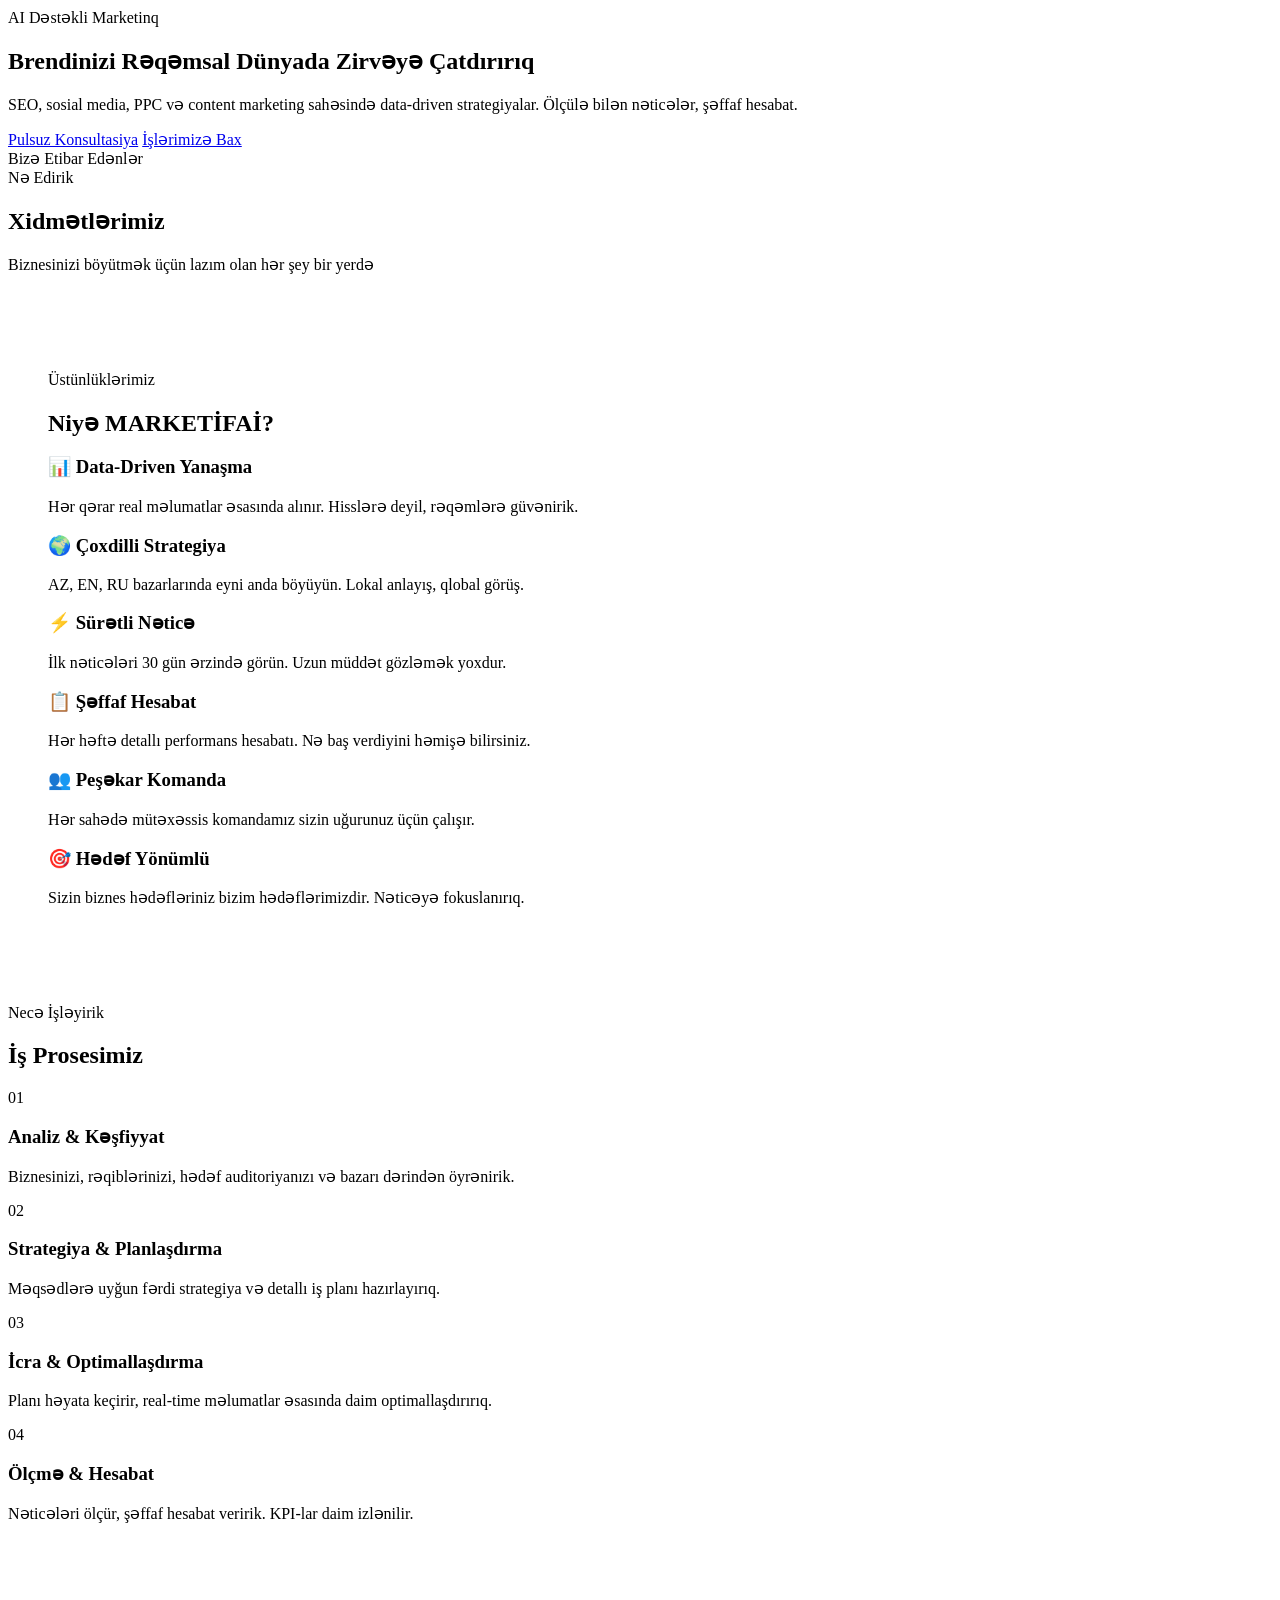
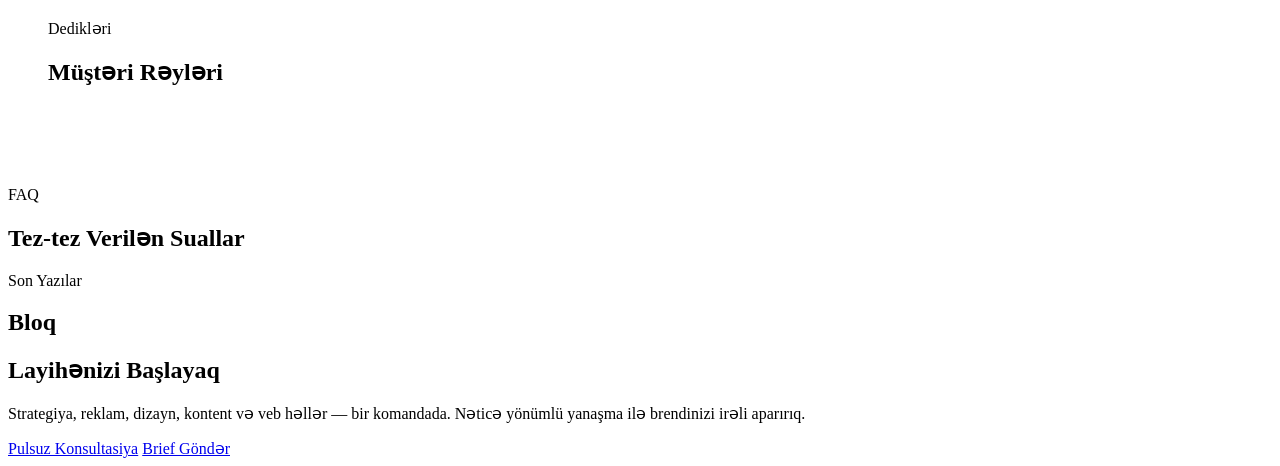
==== index.html @ e44f8707 "Add files via upload" ====
<!DOCTYPE html>
<html lang="az">
<head>
<meta charset="UTF-8">
<meta name="viewport" content="width=device-width, initial-scale=1.0">
<title>MARKETİFAİ - AI Dəstəkli Rəqəmsal Marketinq Agentliyi</title>
<link rel="preconnect" href="https://fonts.googleapis.com">
<link href="https://fonts.googleapis.com/css2?family=Inter:wght@400;500;600;700;800&display=swap" rel="stylesheet">
<link rel="stylesheet" href="/assets/css/style.css">
</head>
<body>
<nav id="nav"></nav>

<section class="hero">
  <div class="hero-content" id="heroContent">
    <div class="hero-badge" id="heroBadge">AI Dəstəkli Marketinq</div>
    <h1 id="heroTitle">Brendinizi Rəqəmsal Dünyada Zirvəyə Çatdırırıq</h1>
    <p class="hero-sub" id="heroSub">SEO, sosial media, PPC və content marketing sahəsində data-driven strategiyalar. Ölçülə bilən nəticələr, şəffaf hesabat.</p>
    <div class="btn-group">
      <a href="/contact/" class="btn-primary" id="btnPrimary">Pulsuz Konsultasiya</a>
      <a href="/portfolio/" class="btn-secondary" id="btnSecondary">İşlərimizə Bax</a>
    </div>
  </div>
</section>

<div class="stats-bar" id="statsBar"></div>

<div class="clients" id="clientsSection">
  <div class="clients-label">Bizə Etibar Edənlər</div>
  <div class="clients-row" id="clientsRow"></div>
</div>

<section class="section">
  <div class="section-label">Nə Edirik</div>
  <h2>Xidmətlərimiz</h2>
  <p class="section-sub">Biznesinizi böyütmək üçün lazım olan hər şey bir yerdə</p>
  <div class="services-grid" id="servicesGrid"></div>
</section>

<section class="section" style="background:var(--dark2); margin:0; padding:80px 40px;">
  <div class="section-label">Üstünlüklərimiz</div>
  <h2>Niyə MARKETİFAİ?</h2>
  <div class="why-grid" id="whyGrid">
    <div class="why-card"><h3>📊 Data-Driven Yanaşma</h3><p>Hər qərar real məlumatlar əsasında alınır. Hisslərə deyil, rəqəmlərə güvənirik.</p></div>
    <div class="why-card"><h3>🌍 Çoxdilli Strategiya</h3><p>AZ, EN, RU bazarlarında eyni anda böyüyün. Lokal anlayış, qlobal görüş.</p></div>
    <div class="why-card"><h3>⚡ Sürətli Nəticə</h3><p>İlk nəticələri 30 gün ərzində görün. Uzun müddət gözləmək yoxdur.</p></div>
    <div class="why-card"><h3>📋 Şəffaf Hesabat</h3><p>Hər həftə detallı performans hesabatı. Nə baş verdiyini həmişə bilirsiniz.</p></div>
    <div class="why-card"><h3>👥 Peşəkar Komanda</h3><p>Hər sahədə mütəxəssis komandamız sizin uğurunuz üçün çalışır.</p></div>
    <div class="why-card"><h3>🎯 Hədəf Yönümlü</h3><p>Sizin biznes hədəfləriniz bizim hədəflərimizdir. Nəticəyə fokuslanırıq.</p></div>
  </div>
</section>

<section class="section">
  <div class="section-label">Necə İşləyirik</div>
  <h2>İş Prosesimiz</h2>
  <div class="process-grid">
    <div class="process-step"><div class="step-num">01</div><h3>Analiz & Kəşfiyyat</h3><p>Biznesinizi, rəqiblərinizi, hədəf auditoriyanızı və bazarı dərindən öyrənirik.</p></div>
    <div class="process-step"><div class="step-num">02</div><h3>Strategiya & Planlaşdırma</h3><p>Məqsədlərə uyğun fərdi strategiya və detallı iş planı hazırlayırıq.</p></div>
    <div class="process-step"><div class="step-num">03</div><h3>İcra & Optimallaşdırma</h3><p>Planı həyata keçirir, real-time məlumatlar əsasında daim optimallaşdırırıq.</p></div>
    <div class="process-step"><div class="step-num">04</div><h3>Ölçmə & Hesabat</h3><p>Nəticələri ölçür, şəffaf hesabat veririk. KPI-lar daim izlənilir.</p></div>
  </div>
</section>

<section class="section" style="background:var(--dark2);margin:0;padding:80px 40px;">
  <div class="section-label">Dedikləri</div>
  <h2>Müştəri Rəyləri</h2>
  <div class="testi-grid" id="testiGrid"></div>
</section>

<section class="section">
  <div class="section-label">FAQ</div>
  <h2>Tez-tez Verilən Suallar</h2>
  <div class="faq-list" id="faqList"></div>
</section>

<section class="section" style="padding-top:0;">
  <div class="section-label">Son Yazılar</div>
  <h2>Bloq</h2>
  <div class="blog-grid" id="blogGrid"></div>
</section>

<div class="cta-section">
  <h2>Layihənizi Başlayaq</h2>
  <p>Strategiya, reklam, dizayn, kontent və veb həllər — bir komandada. Nəticə yönümlü yanaşma ilə brendinizi irəli aparırıq.</p>
  <div class="btn-group" style="justify-content:center;">
    <a href="/contact/" class="btn-primary">Pulsuz Konsultasiya</a>
    <a href="/brief/" class="btn-secondary">Brief Göndər</a>
  </div>
</div>

<footer id="footer"></footer>

<script src="/assets/js/main.js"></script>
<script>
(async () => {
  const d = await loadData();
  if (!d) return;
  renderNav(d, 'Ana Səhifə');
  renderFooter(d);

  // Hero
  document.getElementById('heroBadge').textContent = d.hero.badge;
  document.getElementById('heroTitle').textContent = d.hero.title;
  document.getElementById('heroSub').textContent = d.hero.subtitle;

  // Stats
  const sb = document.getElementById('statsBar');
  sb.innerHTML = d.stats.map(s => `
    <div class="stat-item">
      <div class="stat-value">${s.value}</div>
      <div class="stat-label">${s.label}</div>
    </div>`).join('');

  // Clients
  document.getElementById('clientsRow').innerHTML = d.clients.map(c =>
    `<div class="client-tag">${c}</div>`).join('');

  // Services
  document.getElementById('servicesGrid').innerHTML = d.services.map(s => `
    <div class="service-card">
      <div class="service-icon">${s.icon}</div>
      <h3>${s.title}</h3>
      <p>${s.description}</p>
    </div>`).join('');

  // Testimonials
  document.getElementById('testiGrid').innerHTML = d.testimonials.map(t => `
    <div class="testi-card">
      <p>${t.text}</p>
      <div class="testi-author">
        <div class="testi-avatar">${t.name.charAt(0)}</div>
        <div><div class="testi-name">${t.name}</div><div class="testi-role">${t.role}</div></div>
      </div>
    </div>`).join('');

  // FAQ
  document.getElementById('faqList').innerHTML = d.faq.map(f => `
    <div class="faq-item">
      <div class="faq-question">${f.question}</div>
      <div class="faq-answer">${f.answer}</div>
    </div>`).join('');
  initFaq();

  // Blog
  document.getElementById('blogGrid').innerHTML = d.blog.map(b => `
    <div class="blog-card">
      <div class="blog-date">📝 ${b.date}</div>
      <h3>${b.title}</h3>
      <p>${b.excerpt}</p>
      <span class="blog-read">Ətraflı Oxu →</span>
    </div>`).join('');
})();
</script>
</body>
</html>
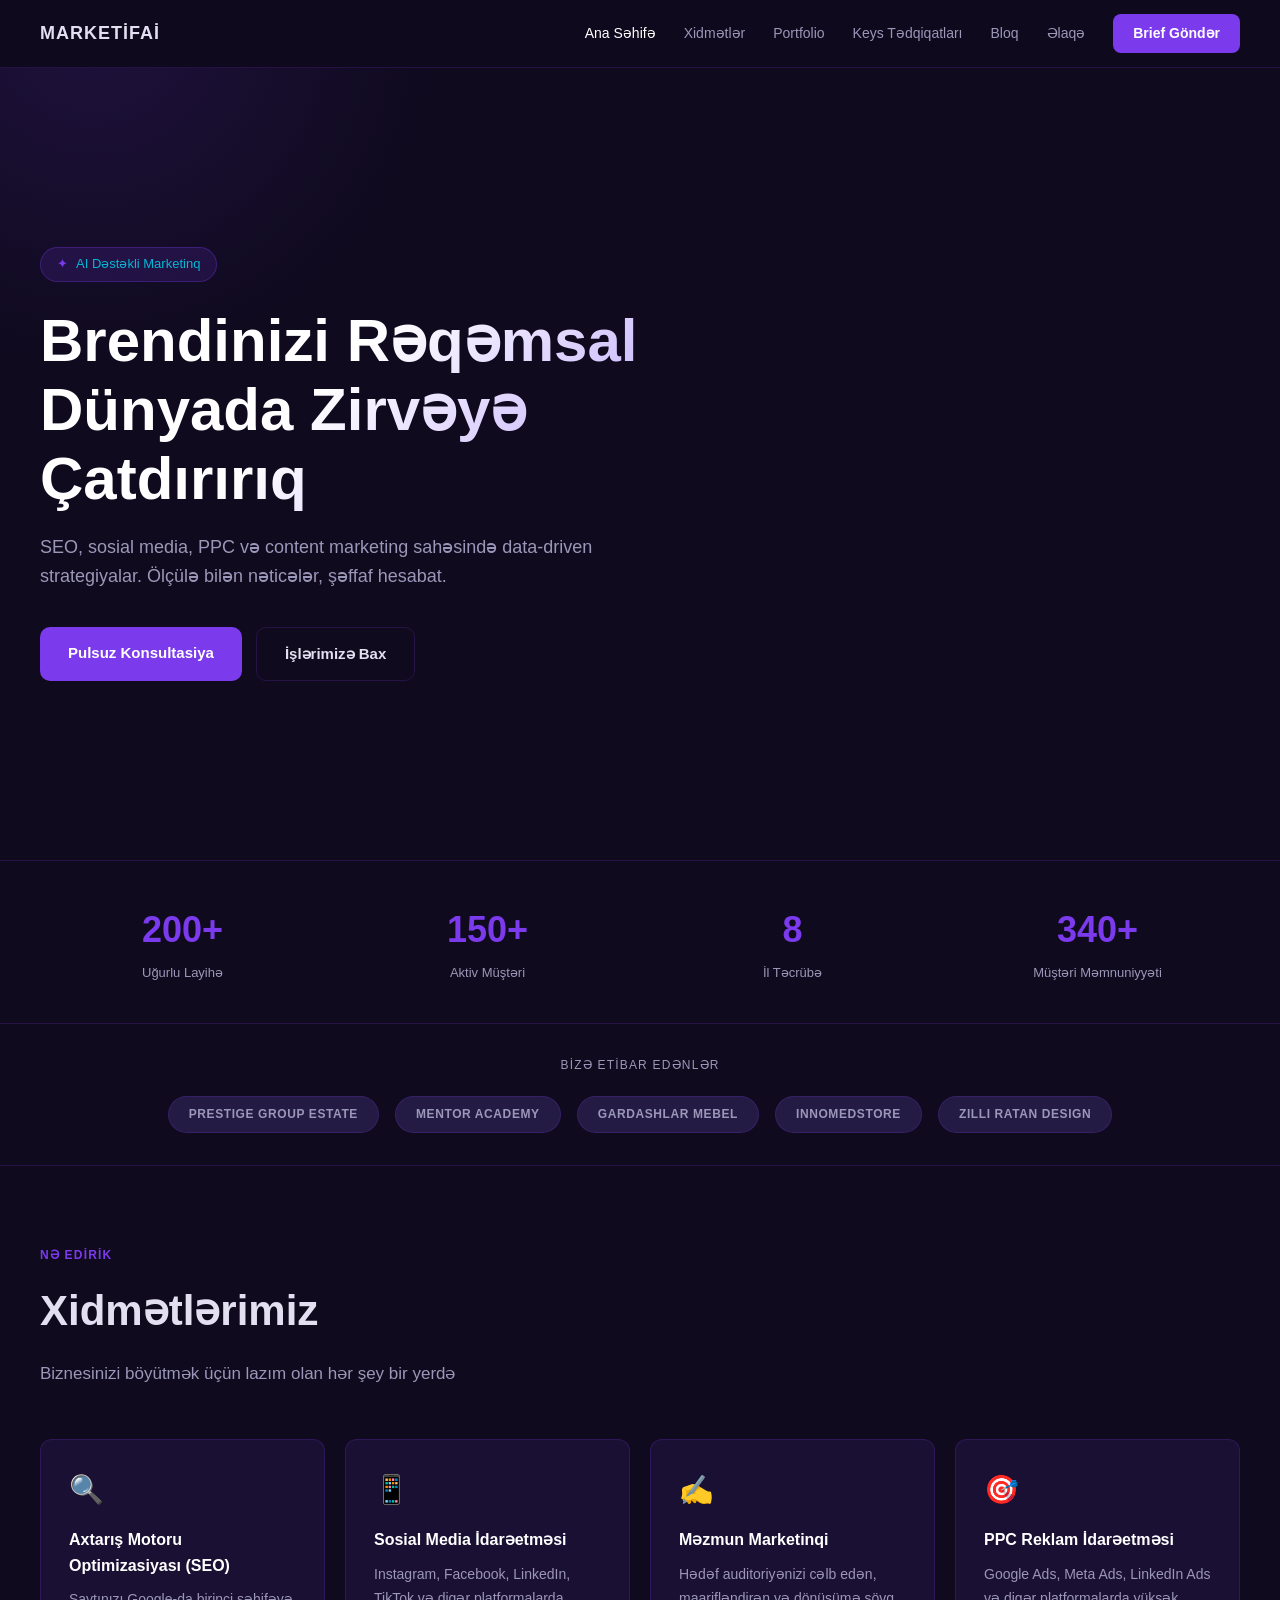
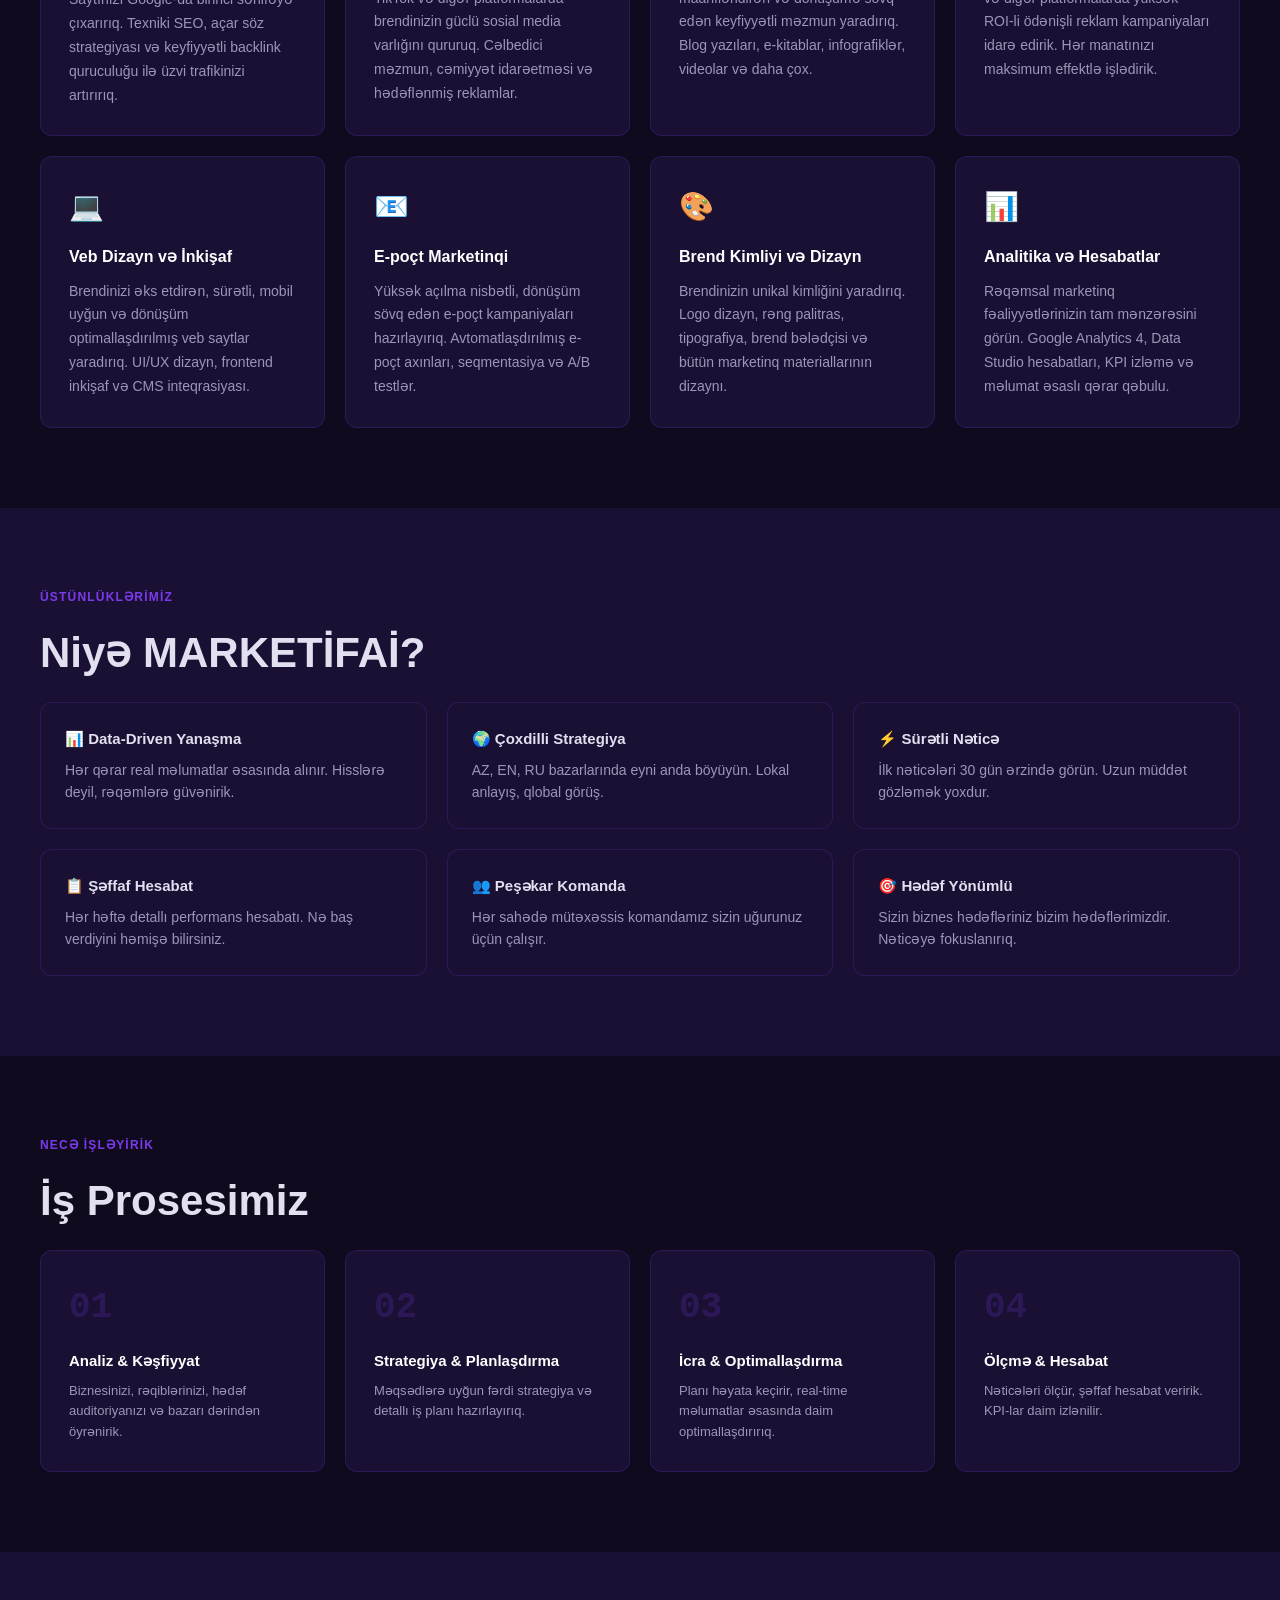
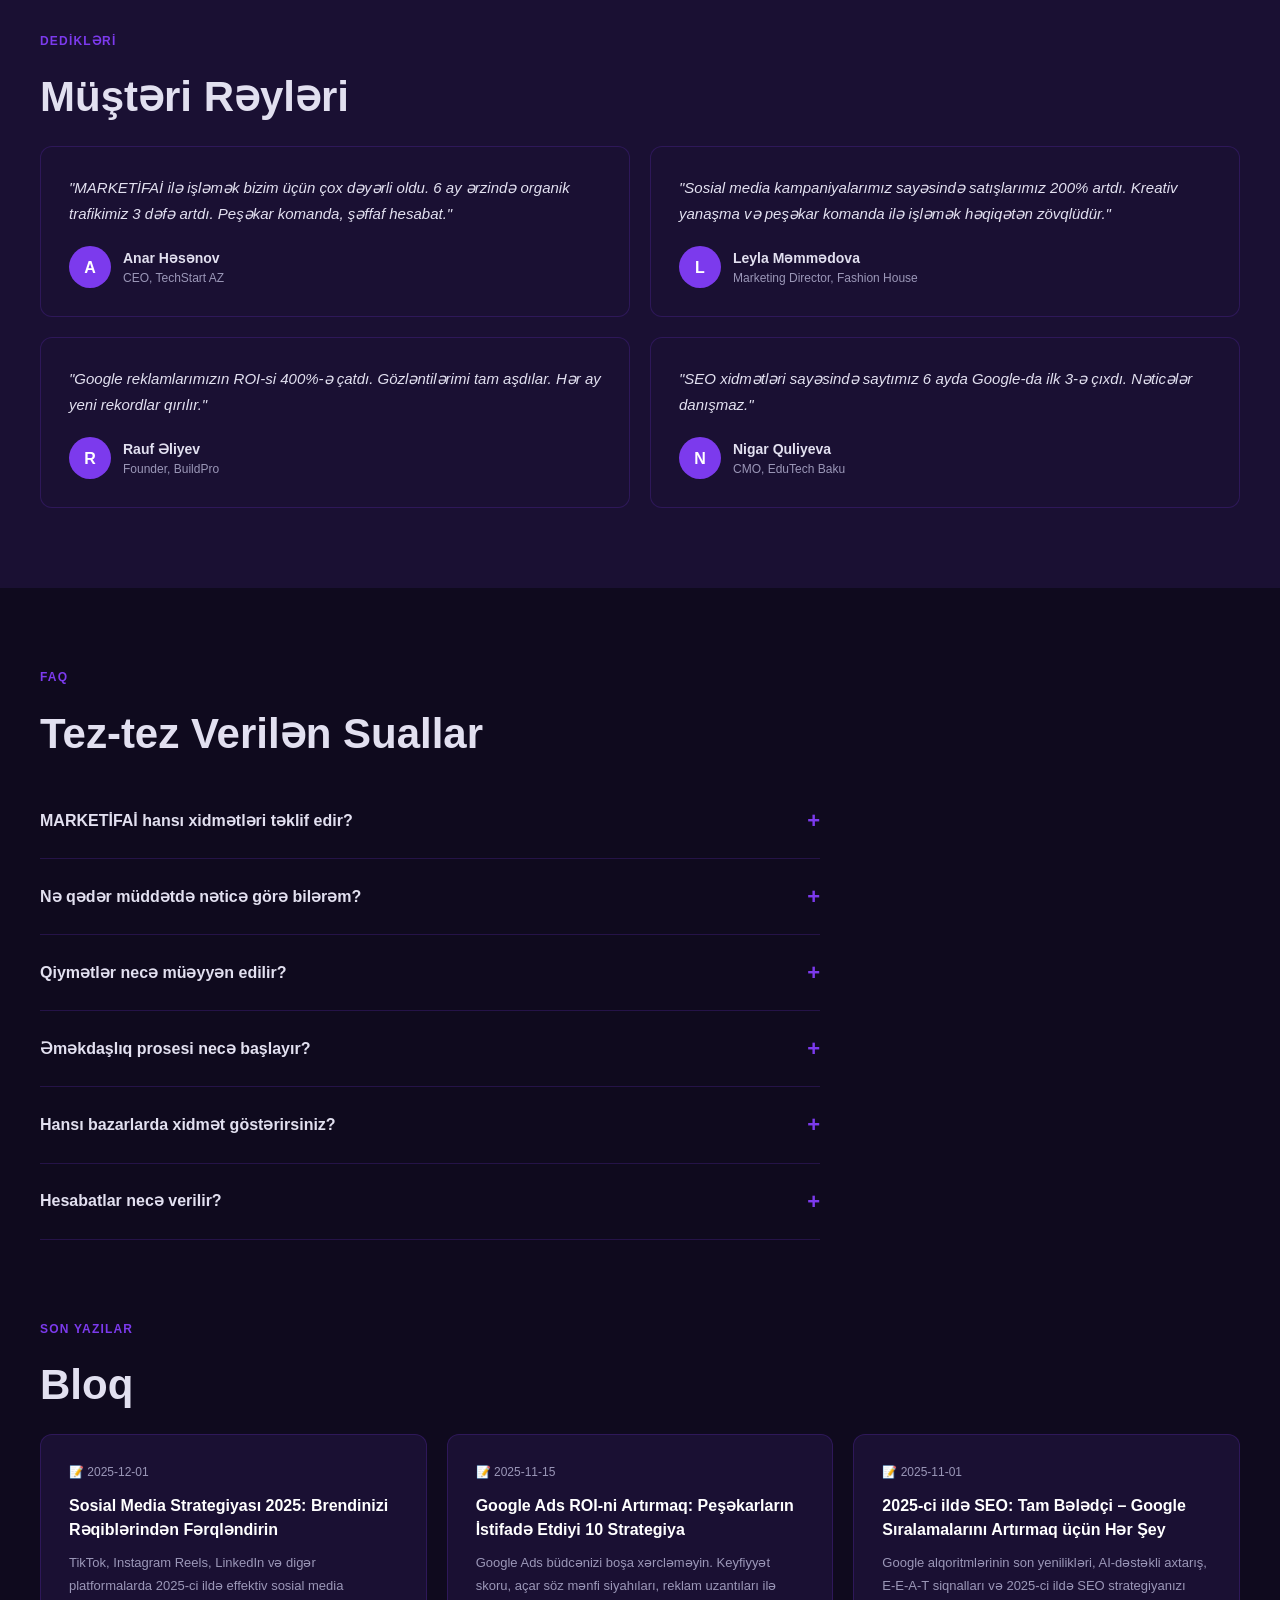
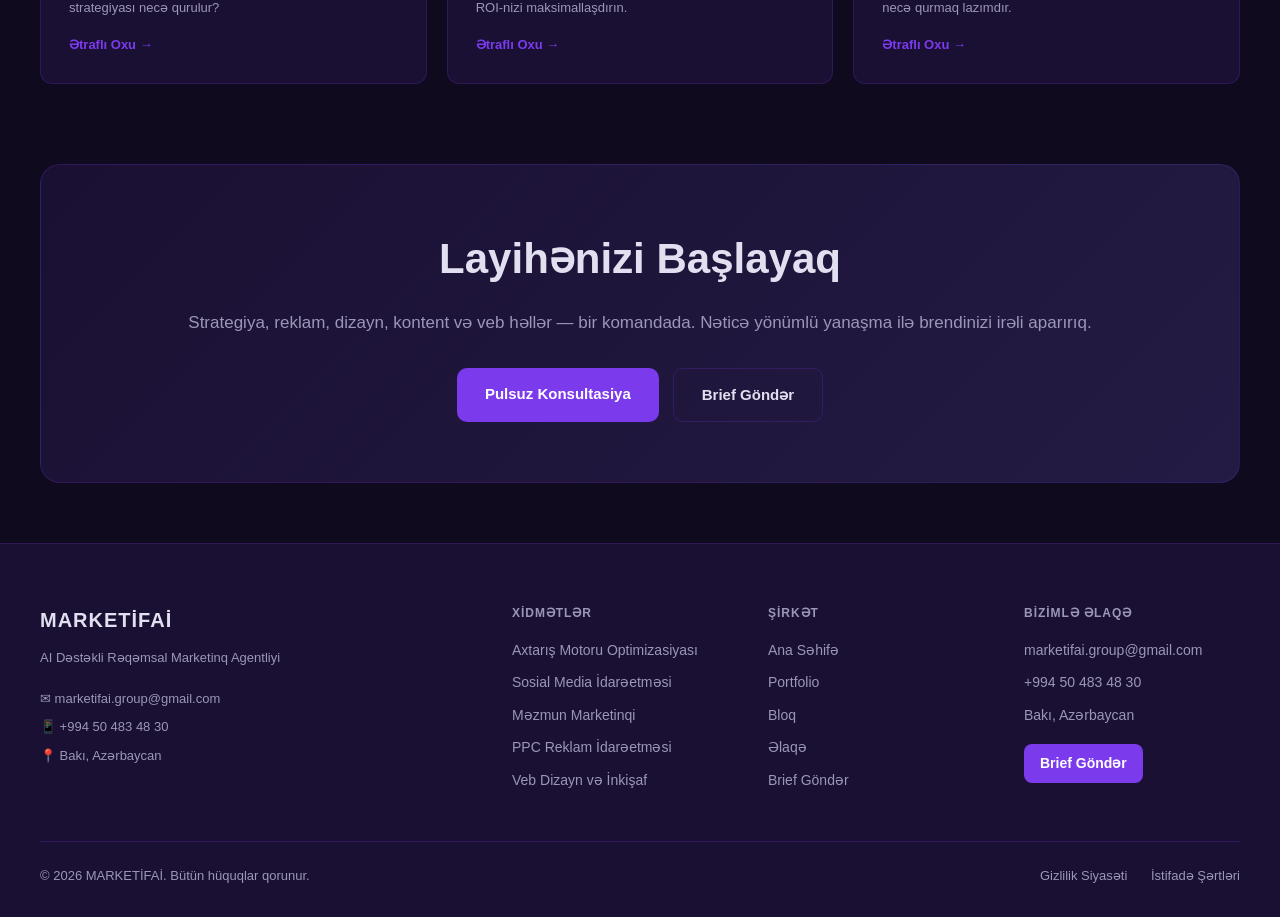
==== commit 3872152e: "Integrate Netlify Identity and update navigation script Added Netlify Identity widget and navigation" ====
--- a/index.html
+++ b/index.html
@@ -7,6 +7,7 @@
 <link rel="preconnect" href="https://fonts.googleapis.com">
 <link href="https://fonts.googleapis.com/css2?family=Inter:wght@400;500;600;700;800&display=swap" rel="stylesheet">
 <link rel="stylesheet" href="/assets/css/style.css">
+<script src="https://identity.netlify.com/v1/netlify-identity-widget.js"></script>
 </head>
 <body>
 <nav id="nav"></nav>
@@ -92,6 +93,17 @@
 
 <script src="/assets/js/main.js"></script>
 <script>
+if (window.netlifyIdentity) {
+  window.netlifyIdentity.on("init", user => {
+    if (!user) {
+      window.netlifyIdentity.on("login", () => {
+        document.location.href = "/admin/";
+      });
+    }
+  });
+}
+</script>
+<script>
 (async () => {
   const d = await loadData();
   if (!d) return;
--- a/assets/css/style.css
+++ b/assets/css/style.css
@@ -0,0 +1,355 @@
+:root {
+  --primary: #7C3AED;
+  --primary-dark: #5B21B6;
+  --primary-light: #EDE9FE;
+  --accent: #06B6D4;
+  --dark: #0F0A1E;
+  --dark2: #1A1033;
+  --dark3: #241B44;
+  --text: #E2E0F0;
+  --text-muted: #9B97B8;
+  --border: rgba(124,58,237,0.2);
+  --white: #ffffff;
+  --radius: 12px;
+  --shadow: 0 4px 24px rgba(0,0,0,0.3);
+}
+
+* { margin:0; padding:0; box-sizing:border-box; }
+html { scroll-behavior:smooth; }
+
+body {
+  font-family: 'Inter', -apple-system, BlinkMacSystemFont, sans-serif;
+  background: var(--dark);
+  color: var(--text);
+  line-height: 1.6;
+}
+
+a { color: inherit; text-decoration: none; }
+img { max-width: 100%; }
+
+/* NAV */
+nav {
+  position: sticky; top: 0; z-index: 100;
+  background: rgba(15,10,30,0.95);
+  backdrop-filter: blur(12px);
+  border-bottom: 1px solid var(--border);
+  padding: 0 40px;
+  display: flex; align-items: center; justify-content: space-between;
+  height: 68px;
+}
+.nav-logo { display:flex; align-items:center; gap:10px; font-weight:700; font-size:18px; letter-spacing:1px; }
+.nav-logo img { height:36px; border-radius:6px; }
+.nav-links { display:flex; gap:28px; align-items:center; }
+.nav-links a { font-size:14px; color:var(--text-muted); transition:.2s; }
+.nav-links a:hover, .nav-links a.active { color:var(--white); }
+.nav-cta {
+  background: var(--primary);
+  color: var(--white) !important;
+  padding: 8px 20px;
+  border-radius: 8px;
+  font-size: 14px !important;
+  font-weight: 600;
+  transition: .2s !important;
+}
+.nav-cta:hover { background: var(--primary-dark) !important; }
+.hamburger { display:none; flex-direction:column; gap:5px; cursor:pointer; }
+.hamburger span { display:block; width:24px; height:2px; background:var(--text); border-radius:2px; }
+.mobile-menu { display:none; }
+
+/* HERO */
+.hero {
+  min-height: 88vh;
+  display: flex; align-items: center;
+  padding: 80px 40px;
+  position: relative;
+  overflow: hidden;
+}
+.hero::before {
+  content:'';
+  position:absolute; top:-50%; left:-20%;
+  width:700px; height:700px;
+  background: radial-gradient(circle, rgba(124,58,237,0.15) 0%, transparent 70%);
+  pointer-events:none;
+}
+.hero-content { max-width:700px; position:relative; }
+.hero-badge {
+  display: inline-flex; align-items:center; gap:8px;
+  background: rgba(124,58,237,0.15);
+  border: 1px solid rgba(124,58,237,0.3);
+  padding: 6px 16px; border-radius:20px;
+  font-size:13px; color:var(--accent); font-weight:500;
+  margin-bottom:24px;
+}
+.hero-badge::before { content:'✦'; color:var(--primary); }
+h1 {
+  font-size: clamp(36px,5vw,60px);
+  font-weight: 800;
+  line-height: 1.15;
+  margin-bottom: 20px;
+  background: linear-gradient(135deg, #fff 40%, #a78bfa);
+  -webkit-background-clip: text; -webkit-text-fill-color: transparent;
+}
+.hero-sub { font-size:18px; color:var(--text-muted); margin-bottom:36px; max-width:560px; }
+.btn-group { display:flex; gap:14px; flex-wrap:wrap; }
+.btn-primary {
+  background: var(--primary); color: #fff;
+  padding: 14px 28px; border-radius: 10px;
+  font-weight:600; font-size:15px;
+  transition:.2s; border:none; cursor:pointer;
+  display:inline-block;
+}
+.btn-primary:hover { background:var(--primary-dark); transform:translateY(-1px); }
+.btn-secondary {
+  background: transparent; color: var(--text);
+  padding: 14px 28px; border-radius: 10px;
+  font-weight:600; font-size:15px;
+  border: 1px solid var(--border);
+  transition:.2s; cursor:pointer;
+  display:inline-block;
+}
+.btn-secondary:hover { border-color:var(--primary); color:var(--white); }
+
+/* STATS */
+.stats-bar {
+  border-top:1px solid var(--border);
+  border-bottom:1px solid var(--border);
+  padding: 40px;
+  display:grid; grid-template-columns:repeat(4,1fr);
+  gap:20px;
+}
+.stat-item { text-align:center; }
+.stat-value { font-size:36px; font-weight:800; color:var(--primary); }
+.stat-label { font-size:13px; color:var(--text-muted); margin-top:4px; }
+
+/* CLIENTS */
+.clients { padding:32px 40px; border-bottom:1px solid var(--border); }
+.clients-label { font-size:12px; color:var(--text-muted); text-align:center; margin-bottom:20px; letter-spacing:.1em; text-transform:uppercase; }
+.clients-row { display:flex; flex-wrap:wrap; gap:16px; justify-content:center; }
+.client-tag {
+  background: var(--dark3); border:1px solid var(--border);
+  padding:8px 20px; border-radius:20px;
+  font-size:12px; font-weight:600; color:var(--text-muted);
+  letter-spacing:.05em;
+}
+
+/* SECTIONS */
+.section { padding:80px 40px; }
+.section-label { font-size:12px; color:var(--primary); font-weight:600; letter-spacing:.1em; text-transform:uppercase; margin-bottom:12px; }
+h2 { font-size:clamp(28px,3.5vw,42px); font-weight:800; margin-bottom:16px; }
+.section-sub { font-size:17px; color:var(--text-muted); max-width:580px; margin-bottom:52px; }
+
+/* SERVICES GRID */
+.services-grid { display:grid; grid-template-columns:repeat(auto-fill,minmax(280px,1fr)); gap:20px; }
+.service-card {
+  background:var(--dark2); border:1px solid var(--border);
+  border-radius:var(--radius); padding:28px;
+  transition:.25s; cursor:pointer;
+}
+.service-card:hover { border-color:var(--primary); transform:translateY(-3px); box-shadow:var(--shadow); }
+.service-icon { font-size:28px; margin-bottom:14px; }
+.service-card h3 { font-size:16px; font-weight:700; margin-bottom:10px; color:var(--white); }
+.service-card p { font-size:14px; color:var(--text-muted); line-height:1.7; }
+
+/* WHY US */
+.why-grid { display:grid; grid-template-columns:repeat(3,1fr); gap:20px; }
+.why-card {
+  background:var(--dark2); border:1px solid var(--border);
+  border-radius:var(--radius); padding:24px;
+}
+.why-card h3 { font-size:15px; font-weight:700; margin-bottom:8px; }
+.why-card p { font-size:14px; color:var(--text-muted); }
+
+/* PROCESS */
+.process-grid { display:grid; grid-template-columns:repeat(4,1fr); gap:20px; }
+.process-step {
+  background:var(--dark2); border:1px solid var(--border);
+  border-radius:var(--radius); padding:28px; position:relative;
+}
+.step-num {
+  font-size:36px; font-weight:900; color:rgba(124,58,237,0.2);
+  font-family:monospace; margin-bottom:12px;
+}
+.process-step h3 { font-size:15px; font-weight:700; margin-bottom:8px; color:var(--white); }
+.process-step p { font-size:13px; color:var(--text-muted); }
+
+/* TESTIMONIALS */
+.testi-grid { display:grid; grid-template-columns:repeat(2,1fr); gap:20px; }
+.testi-card {
+  background:var(--dark2); border:1px solid var(--border);
+  border-radius:var(--radius); padding:28px;
+}
+.testi-card p { font-size:15px; color:var(--text); line-height:1.7; margin-bottom:20px; font-style:italic; }
+.testi-card p::before { content:'"'; }
+.testi-card p::after { content:'"'; }
+.testi-author { display:flex; align-items:center; gap:12px; }
+.testi-avatar {
+  width:42px; height:42px; border-radius:50%;
+  background:var(--primary); display:flex; align-items:center; justify-content:center;
+  font-weight:800; font-size:16px; color:#fff;
+}
+.testi-name { font-weight:700; font-size:14px; }
+.testi-role { font-size:12px; color:var(--text-muted); }
+
+/* FAQ */
+.faq-list { max-width:780px; }
+.faq-item {
+  border-bottom:1px solid var(--border); padding:20px 0; cursor:pointer;
+}
+.faq-question {
+  display:flex; justify-content:space-between; align-items:center;
+  font-weight:600; font-size:16px;
+}
+.faq-question::after { content:'+'; font-size:22px; color:var(--primary); transition:.2s; }
+.faq-item.open .faq-question::after { content:'−'; }
+.faq-answer { font-size:14px; color:var(--text-muted); max-height:0; overflow:hidden; transition:.3s; }
+.faq-item.open .faq-answer { max-height:200px; padding-top:12px; }
+
+/* BLOG */
+.blog-grid { display:grid; grid-template-columns:repeat(3,1fr); gap:20px; }
+.blog-card {
+  background:var(--dark2); border:1px solid var(--border);
+  border-radius:var(--radius); padding:28px; transition:.25s;
+}
+.blog-card:hover { border-color:var(--primary); transform:translateY(-3px); }
+.blog-date { font-size:12px; color:var(--text-muted); margin-bottom:12px; }
+.blog-card h3 { font-size:16px; font-weight:700; margin-bottom:10px; color:var(--white); line-height:1.5; }
+.blog-card p { font-size:13px; color:var(--text-muted); line-height:1.7; }
+.blog-read { font-size:13px; color:var(--primary); font-weight:600; margin-top:16px; display:block; }
+
+/* CTA SECTION */
+.cta-section {
+  background:linear-gradient(135deg, var(--dark2), var(--dark3));
+  border:1px solid var(--border);
+  border-radius:20px;
+  padding:60px 40px;
+  text-align:center;
+  margin:0 40px 60px;
+}
+.cta-section h2 { margin-bottom:16px; }
+.cta-section p { color:var(--text-muted); margin-bottom:32px; font-size:17px; }
+
+/* FOOTER */
+footer {
+  background:var(--dark2);
+  border-top:1px solid var(--border);
+  padding:60px 40px 30px;
+}
+.footer-grid { display:grid; grid-template-columns:2fr 1fr 1fr 1fr; gap:40px; margin-bottom:40px; }
+.footer-brand { }
+.footer-logo { font-size:20px; font-weight:800; letter-spacing:1px; margin-bottom:12px; }
+.footer-tagline { font-size:13px; color:var(--text-muted); margin-bottom:20px; }
+.footer-contact a { display:block; font-size:13px; color:var(--text-muted); margin-bottom:8px; transition:.2s; }
+.footer-contact a:hover { color:var(--primary); }
+.footer-col h4 { font-size:12px; font-weight:600; letter-spacing:.08em; text-transform:uppercase; color:var(--text-muted); margin-bottom:16px; }
+.footer-col a { display:block; font-size:14px; color:var(--text-muted); margin-bottom:10px; transition:.2s; }
+.footer-col a:hover { color:var(--white); }
+.footer-bottom {
+  border-top:1px solid var(--border);
+  padding-top:24px;
+  display:flex; justify-content:space-between; align-items:center;
+  font-size:13px; color:var(--text-muted);
+}
+.footer-bottom a { color:var(--text-muted); margin-left:20px; }
+.footer-bottom a:hover { color:var(--white); }
+
+/* PAGE HERO */
+.page-hero {
+  padding:80px 40px 60px;
+  border-bottom:1px solid var(--border);
+}
+.page-tag { font-size:12px; color:var(--primary); font-weight:600; letter-spacing:.1em; text-transform:uppercase; margin-bottom:12px; }
+.page-hero h1 { font-size:clamp(32px,4vw,52px); margin-bottom:16px; }
+.page-hero p { font-size:17px; color:var(--text-muted); max-width:580px; }
+
+/* CONTACT PAGE */
+.contact-grid { display:grid; grid-template-columns:1fr 1.6fr; gap:40px; }
+.contact-info-card {
+  background:var(--dark2); border:1px solid var(--border);
+  border-radius:var(--radius); padding:32px;
+}
+.contact-info-card h2 { font-size:22px; margin-bottom:24px; }
+.contact-item { display:flex; gap:14px; margin-bottom:24px; }
+.contact-icon {
+  width:44px; height:44px; border-radius:10px;
+  background:rgba(124,58,237,0.15); display:flex; align-items:center; justify-content:center;
+  font-size:20px; flex-shrink:0;
+}
+.contact-item-label { font-size:12px; color:var(--text-muted); }
+.contact-item-value { font-size:15px; font-weight:600; margin-top:2px; }
+.form-card {
+  background:var(--dark2); border:1px solid var(--border);
+  border-radius:var(--radius); padding:32px;
+}
+.form-card h2 { font-size:22px; margin-bottom:24px; }
+.form-group { margin-bottom:18px; }
+.form-row { display:grid; grid-template-columns:1fr 1fr; gap:16px; }
+label { display:block; font-size:13px; color:var(--text-muted); margin-bottom:6px; }
+input, select, textarea {
+  width:100%; background:var(--dark3);
+  border:1px solid var(--border); border-radius:8px;
+  padding:12px 14px; color:var(--text); font-size:14px;
+  outline:none; transition:.2s;
+  font-family:inherit;
+}
+input:focus, select:focus, textarea:focus { border-color:var(--primary); }
+textarea { resize:vertical; min-height:120px; }
+select option { background:var(--dark3); }
+.form-submit {
+  width:100%; background:var(--primary); color:#fff;
+  border:none; padding:14px; border-radius:10px;
+  font-size:15px; font-weight:700; cursor:pointer;
+  transition:.2s; margin-top:8px;
+}
+.form-submit:hover { background:var(--primary-dark); }
+.form-success {
+  background: rgba(6,182,212,0.1); border:1px solid rgba(6,182,212,0.3);
+  border-radius:10px; padding:16px; text-align:center;
+  color:var(--accent); font-weight:600; display:none;
+}
+
+/* BRIEF PAGE */
+.brief-form { max-width: 680px; }
+.brief-form .form-group { margin-bottom:24px; }
+
+/* PORTFOLIO */
+.portfolio-empty {
+  text-align:center; padding:80px 40px;
+  color:var(--text-muted);
+}
+.portfolio-empty h3 { font-size:20px; margin-bottom:8px; }
+
+/* RESPONSIVE */
+@media (max-width:900px) {
+  nav { padding:0 20px; }
+  .nav-links { display:none; }
+  .hamburger { display:flex; }
+  .mobile-menu {
+    display:none; position:fixed; top:68px; left:0; right:0;
+    background:var(--dark2); border-bottom:1px solid var(--border);
+    padding:20px; z-index:99; flex-direction:column; gap:4px;
+  }
+  .mobile-menu.open { display:flex; }
+  .mobile-menu a { padding:12px 16px; border-radius:8px; font-size:15px; }
+  .mobile-menu a:hover { background:var(--dark3); }
+  .hero { padding:60px 20px; }
+  .stats-bar { grid-template-columns:repeat(2,1fr); padding:30px 20px; }
+  .clients { padding:24px 20px; }
+  .section { padding:60px 20px; }
+  .services-grid { grid-template-columns:1fr; }
+  .why-grid { grid-template-columns:1fr; }
+  .process-grid { grid-template-columns:1fr 1fr; }
+  .testi-grid { grid-template-columns:1fr; }
+  .blog-grid { grid-template-columns:1fr; }
+  .footer-grid { grid-template-columns:1fr 1fr; }
+  .cta-section { margin:0 20px 40px; padding:40px 24px; }
+  .contact-grid { grid-template-columns:1fr; }
+  .form-row { grid-template-columns:1fr; }
+  footer { padding:40px 20px 24px; }
+  .footer-bottom { flex-direction:column; gap:12px; text-align:center; }
+  .page-hero { padding:60px 20px 40px; }
+}
+@media (max-width:600px) {
+  .process-grid { grid-template-columns:1fr; }
+  .footer-grid { grid-template-columns:1fr; }
+  .stat-value { font-size:28px; }
+}
